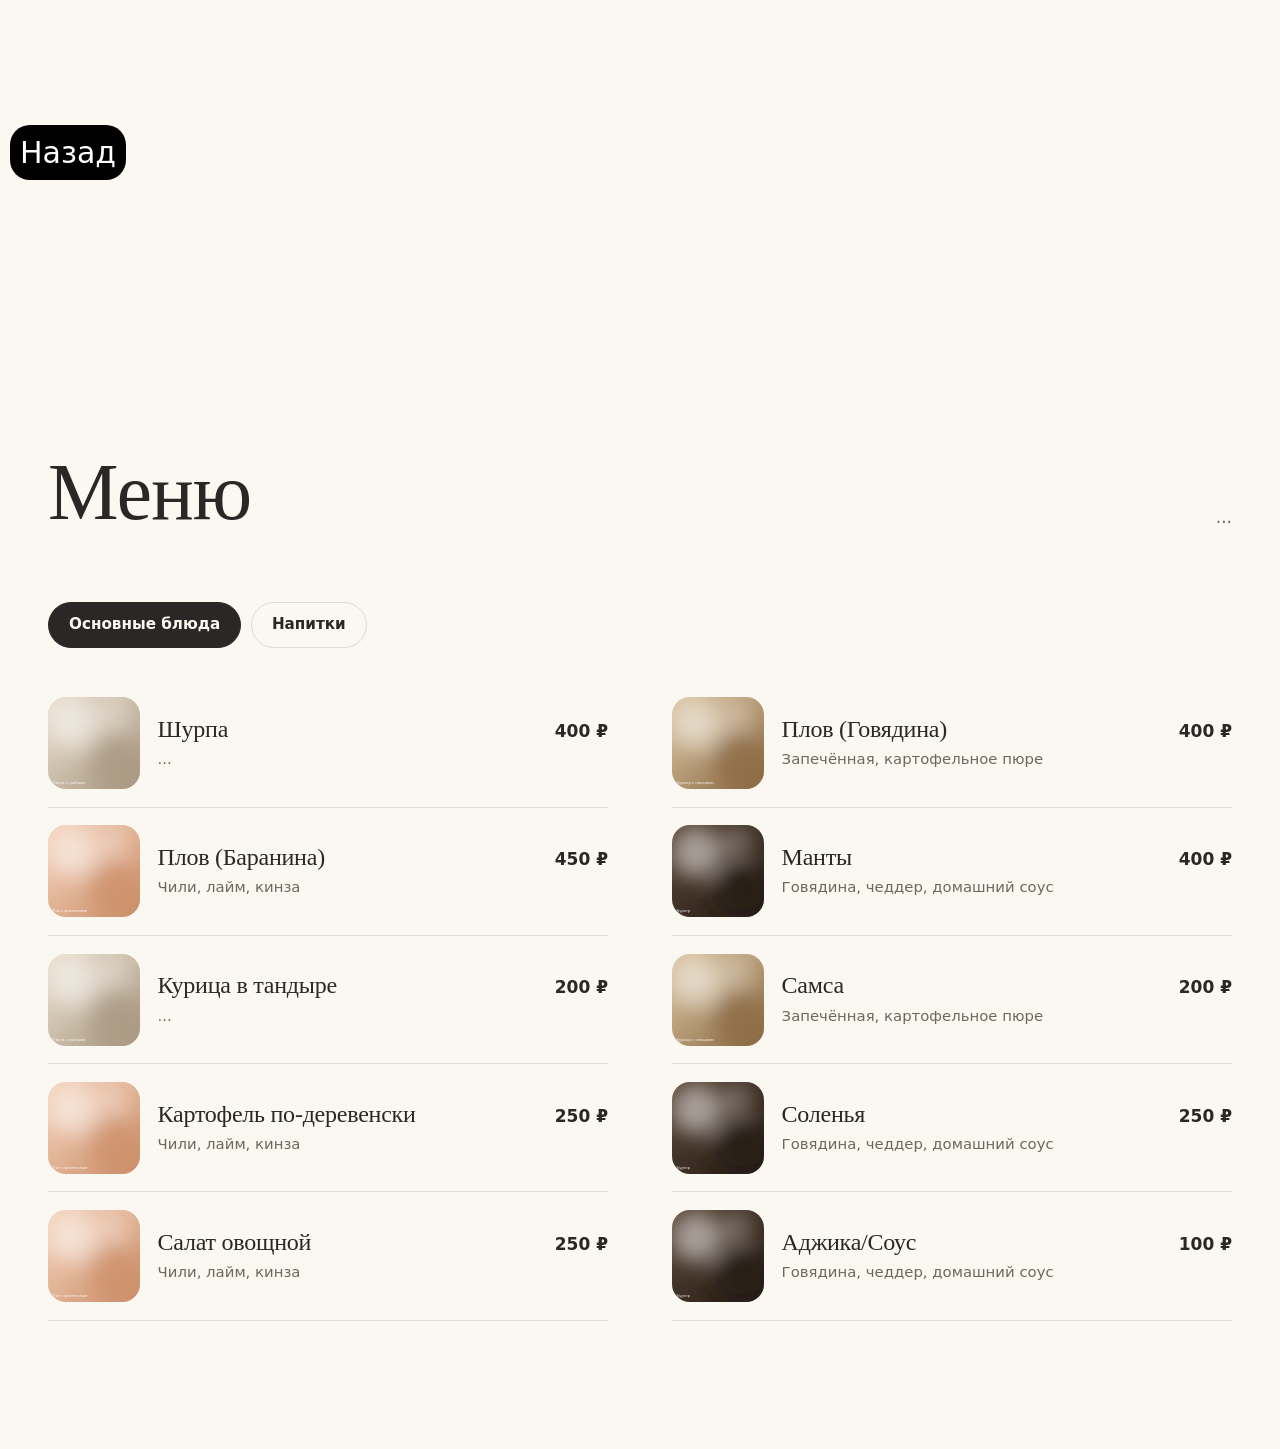
==== menu.html @ 947f1ce1 "Add files via upload" ====
<!DOCTYPE html>
<html lang="en">

<head>
    <meta charset="UTF-8">
    <meta name="viewport" content="width=device-width, initial-scale=1.0">
    <link rel="stylesheet" href="style.css">
    <title>Document</title>
</head>

<body>

    <section class="knopka-nazad">
        <div class="knopka">
            <a href="index.html">Назад</a>
        </div>
    </section>

    <section id="menu" aria-labelledby="menu-t">
        <div class="wrap">
            <div class="sec-head">
                <h2 class="h2" id="menu-t" data-r>Меню</h2>
                <p class="mute" style="max-width:32ch">
                    ...
                </p>
            </div>

            <div class="tabs" role="tablist" aria-label="Категории меню">
                <button class="tab" role="tab" aria-selected="false" data-cat="main">Основные блюда</button>
                <button class="tab" role="tab" aria-selected="false" data-cat="drinks">Напитки</button>
            </div>

            <div class="mlist" id="mlist" role="tabpanel"></div>

            <template data-menu-template="main">
                <article class="mi">
                    <div class="ph"><img src="images/menu-pasta.jpg" width="300" height="300" alt="Паста с грибами"
                            loading="lazy" decoding="async" data-placeholder-tone="latte"
                            data-placeholder-label="Паста с грибами"></div>
                    <div>
                        <div class="top">
                            <h3>Шурпа</h3><span class="price">400 ₽</span>
                        </div>
                        <p>...</p>
                    </div>
                </article>
                <article class="mi">
                    <div class="ph"><img src="images/menu-chicken.jpg" width="300" height="300" alt="Курица с овощами"
                            loading="lazy" decoding="async" data-placeholder-tone="coffee"
                            data-placeholder-label="Курица с овощами"></div>
                    <div>
                        <div class="top">
                            <h3>Плов (Говядина)</h3><span class="price">400 ₽</span>
                        </div>
                        <p>Запечённая, картофельное пюре</p>
                    </div>
                </article>
                <article class="mi">
                    <div class="ph"><img src="images/menu-shrimp-rice.jpg" width="300" height="300"
                            alt="Рис с креветками" loading="lazy" decoding="async" data-placeholder-tone="peach"
                            data-placeholder-label="Рис с креветками"></div>
                    <div>
                        <div class="top">
                            <h3>Плов (Баранина)</h3><span class="price">450 ₽</span>
                        </div>
                        <p>Чили, лайм, кинза</p>
                    </div>
                </article>
                <article class="mi">
                    <div class="ph"><img src="images/menu-burger.jpg" width="300" height="300" alt="Бургер"
                            loading="lazy" decoding="async" data-placeholder-tone="roast"
                            data-placeholder-label="Бургер"></div>
                    <div>
                        <div class="top">
                            <h3>Манты</h3><span class="price">400 ₽</span>
                        </div>
                        <p>Говядина, чеддер, домашний соус</p>
                    </div>
                </article>

                <article class="mi">
                    <div class="ph"><img src="images/menu-pasta.jpg" width="300" height="300" alt="Паста с грибами"
                            loading="lazy" decoding="async" data-placeholder-tone="latte"
                            data-placeholder-label="Паста с грибами"></div>
                    <div>
                        <div class="top">
                            <h3>Курица в тандыре</h3><span class="price">200 ₽</span>
                        </div>
                        <p>...</p>
                    </div>
                </article>
                <article class="mi">
                    <div class="ph"><img src="images/menu-chicken.jpg" width="300" height="300" alt="Курица с овощами"
                            loading="lazy" decoding="async" data-placeholder-tone="coffee"
                            data-placeholder-label="Курица с овощами"></div>
                    <div>
                        <div class="top">
                            <h3>Самса</h3><span class="price">200 ₽</span>
                        </div>
                        <p>Запечённая, картофельное пюре</p>
                    </div>
                </article>
                <article class="mi">
                    <div class="ph"><img src="images/menu-shrimp-rice.jpg" width="300" height="300"
                            alt="Рис с креветками" loading="lazy" decoding="async" data-placeholder-tone="peach"
                            data-placeholder-label="Рис с креветками"></div>
                    <div>
                        <div class="top">
                            <h3>Картофель по-деревенски</h3><span class="price">250 ₽</span>
                        </div>
                        <p>Чили, лайм, кинза</p>
                    </div>
                </article>
                <article class="mi">
                    <div class="ph"><img src="images/menu-burger.jpg" width="300" height="300" alt="Бургер"
                            loading="lazy" decoding="async" data-placeholder-tone="roast"
                            data-placeholder-label="Бургер"></div>
                    <div>
                        <div class="top">
                            <h3>Соленья</h3><span class="price">250 ₽</span>
                        </div>
                        <p>Говядина, чеддер, домашний соус</p>
                    </div>
                </article>

                <article class="mi">
                    <div class="ph"><img src="images/menu-shrimp-rice.jpg" width="300" height="300"
                            alt="Рис с креветками" loading="lazy" decoding="async" data-placeholder-tone="peach"
                            data-placeholder-label="Рис с креветками"></div>
                    <div>
                        <div class="top">
                            <h3>Салат овощной</h3><span class="price">250 ₽</span>
                        </div>
                        <p>Чили, лайм, кинза</p>
                    </div>
                </article>
                <article class="mi">
                    <div class="ph"><img src="images/menu-burger.jpg" width="300" height="300" alt="Бургер"
                            loading="lazy" decoding="async" data-placeholder-tone="roast"
                            data-placeholder-label="Бургер"></div>
                    <div>
                        <div class="top">
                            <h3>Аджика/Соус</h3><span class="price">100 ₽</span>
                        </div>
                        <p>Говядина, чеддер, домашний соус</p>
                    </div>
                </article>
            </template>

            <template data-menu-template="drinks">
                <article class="mi">
                    <div class="ph"><img src="images/menu-lemonade.jpg" width="300" height="300" alt="Лимонад дня"
                            loading="lazy" decoding="async" data-placeholder-tone="olive"
                            data-placeholder-label="Лимонад дня"></div>
                    <div>
                        <div class="top">
                            <h3>Газированные напитки добрый 0,3л/0,5л</h3><span class="price">130/150 ₽</span>
                        </div>
                        <p>Свежие фрукты, мята</p>
                    </div>
                </article>
                <article class="mi">
                    <div class="ph"><img src="images/menu-tea.jpg" width="300" height="300" alt="Чай листовой"
                            loading="lazy" decoding="async" data-placeholder-tone="sage"
                            data-placeholder-label="Чай листовой"></div>
                    <div>
                        <div class="top">
                            <h3>BURN</h3><span class="price">250 ₽</span>
                        </div>
                        <p>Чайник на двоих</p>
                    </div>
                </article>
                <article class="mi">
                    <div class="ph"><img src="images/menu-cocoa.jpg" width="300" height="300" alt="Какао" loading="lazy"
                            decoding="async" data-placeholder-tone="roast" data-placeholder-label="Какао"></div>
                    <div>
                        <div class="top">
                            <h3>Rich спритц красный апельсин 0,33л</h3><span class="price">--- ₽</span>
                        </div>
                        <p>Густое, с маршмеллоу</p>
                    </div>
                </article>
                <article class="mi">
                    <div class="ph"><img src="images/menu-mors.jpg" width="300" height="300" alt="Морс" loading="lazy"
                            decoding="async" data-placeholder-tone="peach" data-placeholder-label="Морс"></div>
                    <div>
                        <div class="top">
                            <h3>Rich TEA</h3><span class="price">--- ₽</span>
                        </div>
                        <p>Клюква или облепиха</p>
                    </div>
                </article>
                <article class="mi">
                    <div class="ph"><img src="images/menu-cocoa.jpg" width="300" height="300" alt="Какао" loading="lazy"
                            decoding="async" data-placeholder-tone="roast" data-placeholder-label="Какао"></div>
                    <div>
                        <div class="top">
                            <h3>Соки и нектары добрый 0,3л</h3><span class="price">150 ₽</span>
                        </div>
                        <p>Густое, с маршмеллоу</p>
                    </div>
                </article>
                <article class="mi">
                    <div class="ph"><img src="images/menu-mors.jpg" width="300" height="300" alt="Морс" loading="lazy"
                            decoding="async" data-placeholder-tone="peach" data-placeholder-label="Морс"></div>
                    <div>
                        <div class="top">
                            <h3>PULPY 0,45л</h3><span class="price">--- ₽</span>
                        </div>
                        <p>Клюква или облепиха</p>
                    </div>
                </article>
            </template>

        </div>
    </section>
    <script src="script.js"></script>
</body>

</html>
---- style.css ----
:root {
  --bg: #fbf8f2;
  --bg2: #f1e9dc;
  --card: #fffdf9;
  --ink: #2a2826;
  --mute: #6d675f;
  --acc: #556238;
  --acc-ink: #ffffff;
  --line: rgba(42, 40, 38, .14);
  --serif: "Cormorant Garamond", "Iowan Old Style", Georgia, "Times New Roman", serif;
  --sans: "Manrope", system-ui, -apple-system, "Segoe UI", Roboto, Arial, sans-serif;
  --r-lg: 28px;
  --r-md: 18px;
  --r-sm: 12px;
  --pad: clamp(1.1rem, 4vw, 3rem);
  --max: 1360px;
}

@media (prefers-color-scheme:dark) {
  :root:not([data-theme="light"]) {
    --bg: #1d1b19;
    --bg2: #262320;
    --card: #24211f;
    --ink: #f1ece3;
    --mute: #a79f93;
    --acc: #a9b77a;
    --acc-ink: #1d1b19;
    --line: rgba(241, 236, 227, .16)
  }
}

:root[data-theme="dark"] {
  --bg: #1d1b19;
  --bg2: #262320;
  --card: #24211f;
  --ink: #f1ece3;
  --mute: #a79f93;
  --acc: #a9b77a;
  --acc-ink: #1d1b19;
  --line: rgba(241, 236, 227, .16)
}

* {
  box-sizing: border-box;
  margin: 0;
  padding: 0
}

html {
  scroll-behavior: smooth;
  scroll-padding-top: 76px;
  -webkit-text-size-adjust: 100%
}

html,
body {
  height: auto
}

body {
  background: var(--bg);
  color: var(--ink);
  font: 400 1.0625rem/1.65 var(--sans);
  overflow-x: hidden;
  -webkit-font-smoothing: antialiased
}

img,
video {
  display: block;
  max-width: 100%
}

a {
  color: inherit;
  text-decoration: none
}

button {
  font: inherit;
  color: inherit;
  background: none;
  border: 0;
  cursor: pointer
}

:focus-visible {
  outline: 2px solid var(--acc);
  outline-offset: 3px;
  border-radius: 6px
}

.wrap {
  width: 100%;
  max-width: var(--max);
  margin-inline: auto;
  padding-inline: var(--pad)
}

section {
  padding-block: clamp(4.5rem, 10vw, 9rem)
}

h1,
h2,
h3 {
  font-family: var(--serif);
  font-weight: 500;
  letter-spacing: -.01em
}

.h2 {
  font-size: clamp(2.5rem, 6.2vw, 5rem);
  line-height: .98;
  text-wrap: balance
}

.lead {
  font-family: var(--serif);
  font-size: clamp(1.5rem, 2.6vw, 2.25rem);
  line-height: 1.22;
  text-wrap: pretty
}

.mute {
  color: var(--mute)
}

.sr {
  position: absolute;
  width: 1px;
  height: 1px;
  overflow: hidden;
  clip: rect(0 0 0 0)
}

/* buttons */
.btn {
  display: inline-flex;
  align-items: center;
  justify-content: center;
  gap: .5rem;
  min-height: 52px;
  padding: 0 1.6rem;
  border-radius: 999px;
  font-weight: 600;
  font-size: .98rem;
  transition: transform .25s, background .25s, color .25s, border-color .25s
}

.btn-fill {
  background: var(--acc);
  color: var(--acc-ink)
}

.btn-fill:hover {
  transform: translateY(-2px)
}

.btn-line {
  border: 1.5px solid currentColor
}

.btn-line:hover {
  background: var(--ink);
  color: var(--bg);
  border-color: var(--ink)
}

.btn-light {
  background: #fff;
  color: #2a2826
}

.btn-ghost {
  border: 1.5px solid rgba(255, 255, 255, .7);
  color: #fff
}

.btn-ghost:hover {
  background: rgba(255, 255, 255, .16)
}

.btn-light:hover {
  transform: translateY(-2px)
}

/* header */
.hdr {
  position: fixed;
  inset: 0 0 auto 0;
  z-index: 50;
  padding-top: env(safe-area-inset-top, 0px);
  color: #fff;
  transition: background .35s, color .35s, box-shadow .35s
}

.hdr.solid {
  background: color-mix(in srgb, var(--bg) 88%, transparent);
  backdrop-filter: blur(14px);
  -webkit-backdrop-filter: blur(14px);
  color: var(--ink);
  box-shadow: 0 1px 0 var(--line)
}

.hdr .in {
  display: flex;
  align-items: center;
  justify-content: space-between;
  height: 68px
}

.logo {
  font-family: var(--serif);
  font-size: 1.7rem;
  font-weight: 600;
  letter-spacing: -.01em
}

.nav {
  display: flex;
  gap: 2rem;
  font-size: .95rem;
  font-weight: 500
}

.nav a {
  position: relative;
  padding: .4rem 0;
  opacity: .92
}

.nav a::after {
  content: "";
  position: absolute;
  left: 0;
  right: 0;
  bottom: 0;
  height: 1.5px;
  background: currentColor;
  transform: scaleX(0);
  transform-origin: left;
  transition: transform .3s
}

.nav a:hover::after,
.nav a.on::after {
  transform: scaleX(1)
}

.hdr .btn {
  min-height: 44px;
  padding: 0 1.2rem;
  font-size: .9rem
}

.hdr:not(.solid) .btn-fill {
  background: #fff;
  color: #2a2826
}

.burger {
  display: none;
  width: 48px;
  height: 48px;
  border-radius: 50%;
  place-items: center
}

.burger span {
  display: block;
  width: 22px;
  height: 1.5px;
  background: currentColor;
  position: relative;
  transition: .3s
}

.burger span::before,
.burger span::after {
  content: "";
  position: absolute;
  left: 0;
  width: 22px;
  height: 1.5px;
  background: currentColor;
  transition: .3s
}

.burger span::before {
  top: -7px
}

.burger span::after {
  top: 7px
}

.menu-open .burger span {
  background: transparent
}

.menu-open .burger span::before {
  top: 0;
  transform: rotate(45deg)
}

.menu-open .burger span::after {
  top: 0;
  transform: rotate(-45deg)
}

.panel {
  position: fixed;
  inset: 0;
  z-index: 40;
  background: var(--bg);
  color: var(--ink);
  padding: calc(90px + env(safe-area-inset-top, 0px)) var(--pad) calc(2rem + env(safe-area-inset-bottom, 0px));
  display: flex;
  flex-direction: column;
  justify-content: space-between;
  transform: translateY(-100%);
  visibility: hidden;
  transition: transform .5s cubic-bezier(.7, 0, .2, 1), visibility 0s .5s
}

.menu-open .panel {
  transform: none;
  visibility: visible;
  transition: transform .5s cubic-bezier(.7, 0, .2, 1)
}

.menu-open .hdr {
  background: transparent;
  color: var(--ink);
  box-shadow: none;
  backdrop-filter: none
}

.panel nav {
  display: flex;
  flex-direction: column
}

.panel nav a {
  font-family: var(--serif);
  font-size: clamp(2.4rem, 11vw, 3.4rem);
  line-height: 1.15;
  padding: .35rem 0;
  border-bottom: 1px solid var(--line)
}

.panel .btn {
  width: 100%
}

@media(max-width:940px) {

  .nav,
  .hdr .btn {
    display: none
  }

  .burger {
    display: grid
  }
}

/* hero */
.hero {
  position: relative;
  height: 100vh;
  height: 100svh;
  min-height: 560px;
  padding: 0;
  color: #fff;
  overflow: hidden;
  background: #3a2f27
}

.hero-media,
.hero video {
  position: absolute;
  inset: 0;
  width: 100%;
  height: 100%;
  object-fit: cover
}

.hero-fb {
  background:
    radial-gradient(60% 50% at 25% 30%, #d9b98a 0, transparent 70%),
    radial-gradient(50% 55% at 78% 65%, #8b9a5b 0, transparent 70%),
    radial-gradient(45% 40% at 60% 15%, #f0cdb5 0, transparent 70%), #4a3a2c;
  background-size: 140% 140%;
  animation: drift 22s ease-in-out infinite alternate
}

@keyframes drift {
  from {
    background-position: 0% 30%
  }

  to {
    background-position: 100% 70%
  }
}

.hero::after {
  content: "";
  position: absolute;
  inset: 0;
  background: linear-gradient(180deg, rgba(20, 15, 10, .35) 0, rgba(20, 15, 10, 0) 30%, rgba(20, 15, 10, .15) 55%, rgba(20, 15, 10, .72) 100%)
}

.hero-c {
  position: absolute;
  z-index: 2;
  left: 0;
  right: 0;
  bottom: 0;
  padding-bottom: calc(clamp(2rem, 6vh, 4rem) + env(safe-area-inset-bottom, 0px))
}

.hero h1 {
  font-size: clamp(3.6rem, 13.5vw, 11.5rem);
  line-height: .86;
  font-weight: 500;
  letter-spacing: -.03em;
  max-width: 12ch;
  text-wrap: balance
}

.hero p {
  font-family: var(--serif);
  font-size: clamp(1.35rem, 2.6vw, 2.1rem);
  margin: 1.1rem 0 1.8rem;
  max-width: 26ch;
  line-height: 1.15;
  opacity: .94
}

.hero .cta {
  display: flex;
  gap: .8rem;
  flex-wrap: wrap
}

.hero .cue {
  position: absolute;
  z-index: 2;
  right: var(--pad);
  bottom: calc(clamp(2rem, 6vh, 4rem) + env(safe-area-inset-bottom, 0px));
  width: 1.5px;
  height: 64px;
  background: linear-gradient(#fff, transparent);
  opacity: .8
}

.rise {
  opacity: 0;
  transform: translateY(28px);
  animation: rise 1.1s cubic-bezier(.2, .7, .2, 1) forwards
}

.rise:nth-child(2) {
  animation-delay: .18s
}

.rise:nth-child(3) {
  animation-delay: .34s
}

@keyframes rise {
  to {
    opacity: 1;
    transform: none
  }
}

@media(max-width:600px) {
  .hero .cue {
    display: none
  }

  .hero .cta .btn {
    flex: 1 1 100%
  }
}

/* images */
.ph {
  position: relative;
  overflow: hidden;
  border-radius: var(--r-lg);
  background: var(--bg2)
}

.ph img {
  width: 100%;
  height: 100%;
  object-fit: cover;
  transition: transform 1.2s cubic-bezier(.2, .7, .2, 1)
}

.ph:hover img {
  transform: scale(1.05)
}

[data-r] {
  transition: opacity .9s ease, transform .9s cubic-bezier(.2, .7, .2, 1)
}

.js [data-r] {
  opacity: 0;
  transform: translateY(22px)
}

.js [data-r].in {
  opacity: 1;
  transform: none
}

/* about */
.about {
  display: grid;
  grid-template-columns: 1.05fr .95fr;
  gap: clamp(2rem, 6vw, 6rem);
  align-items: center
}

.about .txt>*+* {
  margin-top: 1.6rem
}

.about .lead {
  margin-top: 1.4rem
}

.about-img {
  position: relative;
  padding-bottom: 12%
}

.about-img .a {
  aspect-ratio: 4/5
}

.about-img .b {
  position: absolute;
  width: 46%;
  aspect-ratio: 1;
  left: -9%;
  bottom: 0;
  border: 8px solid var(--bg);
  border-radius: var(--r-lg)
}

.facts {
  display: grid;
  grid-template-columns: repeat(3, 1fr);
  gap: 1.4rem;
  margin-top: clamp(3rem, 7vw, 5.5rem);
  padding-top: 2rem;
  border-top: 1px solid var(--line)
}

.facts dt {
  font-family: var(--serif);
  font-size: clamp(1.6rem, 3vw, 2.4rem);
  line-height: 1.05
}

.facts dd {
  color: var(--mute);
  font-size: .95rem;
  margin-top: .4rem
}

@media(max-width:860px) {
  .about {
    grid-template-columns: 1fr
  }

  .about-img {
    order: -1;
    margin-inline: auto;
    width: min(100%, 520px)
  }

  .about-img .b {
    left: -3%
  }

  .facts {
    grid-template-columns: 1fr;
    gap: 1.6rem
  }
}

/* atmosphere */
.atmo {
  background: var(--bg2)
}

.atmo-grid {
  display: grid;
  grid-template-columns: repeat(12, 1fr);
  grid-auto-rows: clamp(150px, 19vw, 270px);
  gap: clamp(.7rem, 1.6vw, 1.3rem);
  margin-top: clamp(2rem, 5vw, 4rem)
}

.atmo-grid .ph {
  border-radius: var(--r-lg)
}

.g1 {
  grid-column: 1/8;
  grid-row: 1/3
}

.g2 {
  grid-column: 8/13;
  grid-row: 1/2
}

.g3 {
  grid-column: 8/11;
  grid-row: 2/4
}

.g4 {
  grid-column: 11/13;
  grid-row: 2/3
}

.g5 {
  grid-column: 1/5;
  grid-row: 3/4
}

.g6 {
  grid-column: 5/8;
  grid-row: 3/4
}

.atmo-head {
  display: flex;
  justify-content: space-between;
  align-items: end;
  gap: 2rem;
  flex-wrap: wrap
}

.atmo-head p {
  max-width: 34ch
}

@media(max-width:760px) {
  .atmo-grid {
    grid-template-columns: repeat(2, 1fr);
    grid-auto-rows: 44vw
  }

  .g1 {
    grid-column: 1/3;
    grid-row: auto/span 2
  }

  .g2,
  .g3,
  .g4,
  .g5,
  .g6 {
    grid-column: auto;
    grid-row: auto
  }

  .g3 {
    grid-row: auto/span 2
  }
}

/* head row */
.sec-head {
  display: flex;
  justify-content: space-between;
  align-items: end;
  gap: 1.5rem;
  flex-wrap: wrap;
  margin-bottom: clamp(2rem, 5vw, 3.6rem)
}

/* popular */
.pop {
  display: grid;
  grid-template-columns: repeat(4, 1fr);
  gap: clamp(.9rem, 2vw, 1.6rem);
  align-items: start
}

.pop article:nth-child(even) {
  margin-top: clamp(1.5rem, 4vw, 3.5rem)
}

.pop .ph {
  aspect-ratio: 4/5
}

.pop h3 {
  font-size: 1.7rem;
  margin-top: 1rem;
  line-height: 1.1
}

.pop p {
  color: var(--mute);
  font-size: .95rem;
  margin-top: .25rem
}

.pop .price {
  font-weight: 700;
  margin-top: .5rem;
  font-size: 1rem
}

@media(max-width:900px) {
  .pop {
    grid-template-columns: repeat(2, 1fr)
  }
}

/* team */
.team {
  background: var(--bg2)
}

.team-row {
  display: grid;
  grid-template-columns: repeat(4, 1fr);
  gap: clamp(.9rem, 2vw, 1.6rem);
  align-items: start
}

.team-row article:nth-child(2) {
  margin-top: 3rem
}

.team-row article:nth-child(3) {
  margin-top: 1.2rem
}

.team-row article:nth-child(4) {
  margin-top: 4rem
}

.team .ph {
  aspect-ratio: 3/4
}

.team h3 {
  font-size: 1.6rem;
  margin-top: .9rem;
  line-height: 1.1
}

.team p {
  color: var(--mute);
  font-size: .92rem
}

@media(max-width:860px) {
  .team-row {
    display: flex;
    overflow-x: auto;
    scroll-snap-type: x mandatory;
    gap: 1rem;
    margin-inline: calc(var(--pad)*-1);
    padding-inline: var(--pad);
    scrollbar-width: none
  }

  .team-row::-webkit-scrollbar {
    display: none
  }

  .team-row article {
    flex: 0 0 72%;
    scroll-snap-align: start;
    margin-top: 0 !important
  }
}

/* menu */
.tabs {
  position: sticky;
  top: calc(68px + env(safe-area-inset-top, 0px));
  z-index: 10;
  display: flex;
  gap: .6rem;
  overflow-x: auto;
  padding: .8rem var(--pad);
  margin-inline: calc(var(--pad)*-1);
  background: color-mix(in srgb, var(--bg) 92%, transparent);
  backdrop-filter: blur(10px);
  -webkit-backdrop-filter: blur(10px);
  scrollbar-width: none
}

.tabs::-webkit-scrollbar {
  display: none
}

.tab {
  flex: none;
  min-height: 46px;
  padding: 0 1.25rem;
  border-radius: 999px;
  border: 1.5px solid var(--line);
  font-weight: 600;
  font-size: .95rem;
  transition: .25s
}

.tab[aria-selected="true"] {
  background: var(--ink);
  color: var(--bg);
  border-color: var(--ink)
}

.mlist {
  display: grid;
  grid-template-columns: 1fr 1fr;
  gap: 0 clamp(2rem, 5vw, 5rem);
  margin-top: 1.2rem
}

.mi {
  display: grid;
  grid-template-columns: 92px 1fr;
  gap: 1.1rem;
  align-items: center;
  padding: 1.1rem 0;
  border-bottom: 1px solid var(--line)
}

.mi .ph {
  width: 92px;
  height: 92px;
  border-radius: var(--r-md)
}

.mi .top {
  display: flex;
  justify-content: space-between;
  gap: 1rem;
  align-items: baseline
}

.mi h3 {
  font-size: 1.5rem;
  line-height: 1.1
}

.mi .price {
  font-weight: 700;
  white-space: nowrap
}

.mi p {
  color: var(--mute);
  font-size: .93rem;
  line-height: 1.5;
  margin-top: .2rem
}

.fade {
  animation: fadein .5s ease
}

@keyframes fadein {
  from {
    opacity: 0;
    transform: translateY(10px)
  }

  to {
    opacity: 1;
    transform: none
  }
}

@media(max-width:860px) {
  .mlist {
    grid-template-columns: 1fr
  }

  .mi {
    grid-template-columns: 76px 1fr
  }

  .mi .ph {
    width: 76px;
    height: 76px
  }
}

/* gallery */
.gal {
  columns: 4;
  column-gap: clamp(.6rem, 1.4vw, 1.1rem)
}

.gal button {
  display: block;
  width: 100%;
  margin-bottom: clamp(.6rem, 1.4vw, 1.1rem);
  break-inside: avoid;
  border-radius: var(--r-md);
  overflow: hidden;
  position: relative
}

.gal img {
  width: 100%;
  height: auto;
  transition: transform 1s cubic-bezier(.2, .7, .2, 1), filter .5s
}

.gal button:hover img {
  transform: scale(1.05)
}

.gal button::after {
  content: "";
  position: absolute;
  inset: 0;
  background: rgba(20, 15, 10, .0);
  transition: .4s
}

.gal button:hover::after {
  background: rgba(20, 15, 10, .14)
}

@media(max-width:1000px) {
  .gal {
    columns: 3
  }
}

@media(max-width:640px) {
  .gal {
    columns: 2
  }
}

/* videos */
.vgrid {
  display: grid;
  grid-template-columns: repeat(12, 1fr);
  gap: clamp(.8rem, 1.6vw, 1.3rem)
}

.vc {
  position: relative;
  border-radius: var(--r-lg);
  overflow: hidden;
  color: #fff;
  text-align: left;
  min-height: 220px
}

.vc .ph {
  position: absolute;
  inset: 0;
  border-radius: 0
}

.vc::after {
  content: "";
  position: absolute;
  inset: 0;
  background: linear-gradient(180deg, transparent 45%, rgba(20, 15, 10, .7))
}

.vc .meta {
  position: absolute;
  z-index: 2;
  left: 1.3rem;
  right: 1.3rem;
  bottom: 1.2rem
}

.vc h3 {
  font-size: clamp(1.5rem, 2.4vw, 2.2rem);
  line-height: 1.05
}

.vc small {
  font-size: .85rem;
  opacity: .85
}

.play {
  position: absolute;
  z-index: 2;
  top: 1.2rem;
  right: 1.2rem;
  width: 56px;
  height: 56px;
  border-radius: 50%;
  background: rgba(255, 255, 255, .9);
  display: grid;
  place-items: center;
  transition: transform .3s
}

.play::before {
  content: "";
  margin-left: 4px;
  border-left: 15px solid #2a2826;
  border-block: 9px solid transparent
}

.vc:hover .play {
  transform: scale(1.1)
}

.v-wide {
  grid-column: span 8;
  aspect-ratio: 16/9
}

.v-mid {
  grid-column: span 6;
  aspect-ratio: 16/9
}

.v-wide {
  grid-column: span 2
}

@media(max-width:860px) {

  .v-wide,
  .v-mid {
    grid-column: span 12
  }

  .vc .meta {
    left: 1rem;
    right: 1rem
  }
}

.rating-section {
  max-width: 1100px;
  margin: 100px auto;
  padding: 0 20px;
}

.reviews-header {
  text-align: center;
  margin-bottom: 45px;
}

.reviews-label {
  display: inline-block;
  margin-bottom: 12px;
  font-size: 12px;
  font-weight: 700;
  letter-spacing: 3px;
  color: #a17c45;
}

.reviews-header h2 {
  margin: 0;
  font-size: 38px;
  font-weight: 600;
}

.reviews-header p {
  margin-top: 12px;
  color: #777;
  font-size: 16px;
}

.reviews-grid {
  display: grid;
  grid-template-columns: repeat(3, 1fr);
  gap: 22px;
}

.review {
  padding: 28px;
  background: #fff;
  border: 1px solid #eee;
  border-radius: 20px;
  box-shadow: 0 10px 30px rgba(0, 0, 0, 0.05);
  transition: transform 0.3s ease, box-shadow 0.3s ease;
}

.review:hover {
  transform: translateY(-6px);
  box-shadow: 0 18px 40px rgba(0, 0, 0, 0.09);
}

.review-top {
  display: flex;
  align-items: center;
  gap: 12px;
}

.avatar {
  width: 48px;
  height: 48px;
  display: flex;
  align-items: center;
  justify-content: center;
  border-radius: 50%;
  background: #f0e7da;
  color: #8a6538;
  font-size: 18px;
  font-weight: 600;
}

.review-info {
  flex: 1;
}

.review-info h3 {
  margin: 0;
  font-size: 16px;
}

.review-info span {
  display: block;
  margin-top: 3px;
  font-size: 12px;
  color: #999;
}

.rating {
  color: #d4a24c;
  font-size: 14px;
  letter-spacing: 2px;
}

.text-otziv {
  margin: 22px 0;
  color: #555;
  font-size: 15px;
  line-height: 1.7;
}

.review-date {
  font-size: 12px;
  color: #aaa;
}

/* Адаптация для телефона */
@media (max-width: 800px) {
  .reviews-grid {
    grid-template-columns: 1fr;
  }

  .reviews-header h2 {
    font-size: 30px;
  }
}

/* booking */
.book {
  background: var(--acc);
  color: var(--acc-ink)
}

.book-in {
  display: grid;
  grid-template-columns: 1fr 1fr;
  gap: clamp(2rem, 6vw, 6rem);
  align-items: center
}

.book p {
  opacity: .88;
  max-width: 36ch;
  margin-top: 1rem
}

.form {
  display: grid;
  grid-template-columns: 1fr 1fr;
  gap: .8rem
}

.form label {
  display: grid;
  gap: .35rem;
  font-size: .85rem;
  font-weight: 600
}

.form .full {
  grid-column: 1/-1
}

.form input,
.form select {
  width: 100%;
  min-height: 52px;
  padding: 0 1rem;
  border-radius: var(--r-sm);
  border: 1.5px solid rgba(255, 255, 255, .35);
  background: rgba(255, 255, 255, .12);
  color: inherit;
  font: inherit;
  color-scheme: dark
}

.form input::placeholder {
  color: rgba(255, 255, 255, .65)
}

.form option {
  color: #222
}

.form .btn {
  background: #fff;
  color: #2a2826;
  margin-top: .4rem
}

.note {
  grid-column: 1/-1;
  font-size: .9rem;
  min-height: 1.4em
}

@media(max-width:860px) {
  .book-in {
    grid-template-columns: 1fr
  }
}

@media(max-width:480px) {
  .form {
    grid-template-columns: 1fr
  }
}

/* contacts */
.cont {
  display: grid;
  grid-template-columns: .9fr 1.1fr;
  gap: clamp(2rem, 6vw, 6rem)
}

.cont dl {
  margin-top: 2rem;
  display: grid;
  gap: 1.4rem
}

.cont dt {
  font-size: .85rem;
  color: var(--mute);
  font-weight: 600
}

.cont dd {
  font-family: var(--serif);
  font-size: clamp(1.5rem, 2.4vw, 2rem);
  line-height: 1.2
}

.cont dd a {
  border-bottom: 1px solid var(--line)
}

.hrs {
  display: grid;
  grid-template-columns: auto 1fr;
  gap: .2rem 1.4rem;
  font-family: var(--sans);
  font-size: 1rem
}

.map {
  position: relative;
  min-height: 380px;
  border-radius: var(--r-lg);
  overflow: hidden;
  background: var(--bg2)
}

.map svg {
  position: absolute;
  inset: 0;
  width: 100%;
  height: 100%
}

.map .route {
  position: absolute;
  left: 1rem;
  right: 1rem;
  bottom: 1rem;
  display: flex;
  justify-content: space-between;
  align-items: center;
  gap: 1rem;
  background: var(--card);
  padding: .9rem 1rem .9rem 1.3rem;
  border-radius: var(--r-md);
  box-shadow: 0 8px 30px rgba(0, 0, 0, .1)
}

.map .route b {
  display: block;
  font-size: .95rem
}

.map .route .btn {
  min-height: 46px;
  flex: none
}

.soc {
  display: flex;
  gap: .6rem;
  flex-wrap: wrap
}

.soc a {
  padding: .55rem 1.1rem;
  border: 1.5px solid var(--line);
  border-radius: 999px;
  font-weight: 600;
  font-size: .92rem;
  transition: .25s
}

.soc a:hover {
  background: var(--ink);
  color: var(--bg)
}

@media(max-width:860px) {
  .cont {
    grid-template-columns: 1fr
  }

  .map {
    min-height: 340px
  }

  .map .route {
    flex-direction: column;
    align-items: stretch
  }
}

/* footer */
footer {
  background: var(--bg2);
  padding: clamp(3rem, 7vw, 6rem) 0 calc(1.5rem + env(safe-area-inset-bottom, 0px))
}

.f-top {
  display: grid;
  grid-template-columns: 1.4fr 1fr 1fr 1fr;
  gap: 2rem
}

.f-top h4 {
  font-size: .85rem;
  color: var(--mute);
  font-weight: 600;
  margin-bottom: .8rem
}

.f-top ul {
  list-style: none;
  display: grid;
  gap: .4rem
}

.f-top a:hover {
  text-decoration: underline
}

.f-big {
  font-family: var(--serif);
  font-weight: 500;
  letter-spacing: -.03em;
  line-height: .85;
  font-size: clamp(4rem, 19vw, 17rem);
  margin: clamp(2rem, 6vw, 4.5rem) 0 1rem;
  white-space: nowrap;
  overflow: hidden;
  opacity: .92
}

.f-bot {
  display: flex;
  justify-content: space-between;
  gap: 1rem;
  flex-wrap: wrap;
  color: var(--mute);
  font-size: .88rem;
  border-top: 1px solid var(--line);
  padding-top: 1.2rem
}

@media(max-width:860px) {
  .f-top {
    grid-template-columns: 1fr 1fr
  }

  .f-top>:first-child {
    grid-column: 1/-1
  }
}

/* lightbox / video modal */
.lb {
  position: fixed;
  inset: 0;
  z-index: 100;
  background: rgba(18, 14, 10, .94);
  display: none;
  align-items: center;
  justify-content: center;
  padding: calc(64px + env(safe-area-inset-top, 0px)) 1rem calc(64px + env(safe-area-inset-bottom, 0px))
}

.lb.open {
  display: flex;
  animation: fadein .3s
}

.lb figure {
  max-width: min(1200px, 100%);
  max-height: 100%;
  display: grid;
  gap: .8rem;
  justify-items: center
}

.lb img,
.lb video {
  max-height: calc(100svh - 190px);
  max-width: 100%;
  width: auto;
  height: auto;
  border-radius: var(--r-md);
  object-fit: contain
}

.lb figcaption {
  color: #e9e2d6;
  font-size: .95rem;
  text-align: center
}

.lb .x,
.lb .pv,
.lb .nx {
  position: absolute;
  width: 52px;
  height: 52px;
  border-radius: 50%;
  background: rgba(255, 255, 255, .14);
  color: #fff;
  font-size: 1.5rem;
  display: grid;
  place-items: center;
  transition: background .25s
}

.lb .x:hover,
.lb .pv:hover,
.lb .nx:hover {
  background: rgba(255, 255, 255, .28)
}

.lb .x {
  top: calc(.8rem + env(safe-area-inset-top, 0px));
  right: .8rem
}

.lb .pv {
  left: .8rem;
  top: 50%;
  translate: 0 -50%
}

.lb .nx {
  right: .8rem;
  top: 50%;
  translate: 0 -50%
}

.lb .empty {
  color: #fff;
  padding: 2rem;
  text-align: center;
  max-width: 32ch;
  font-family: var(--serif);
  font-size: 1.6rem
}

@media(max-width:640px) {

  .lb .pv,
  .lb .nx {
    top: auto;
    bottom: calc(.8rem + env(safe-area-inset-bottom, 0px));
    translate: none
  }
}

@media(prefers-reduced-motion:reduce) {
  html {
    scroll-behavior: auto
  }

  *,
  *::before,
  *::after {
    animation-duration: .01ms !important;
    animation-iteration-count: 1 !important;
    transition-duration: .01ms !important
  }

  .js [data-r],
  .rise {
    opacity: 1;
    transform: none
  }
}

/*menu.html*/

.knopka {
  font-size: 20px;
  margin: 10px;
  position: relative;
  top: -10px;
}

.knopka a {
  font-size: 30px;
  color: white;
  background-color: black;
  border-radius: 20px;
  padding: 10px;
  margin: 0 auto;
}
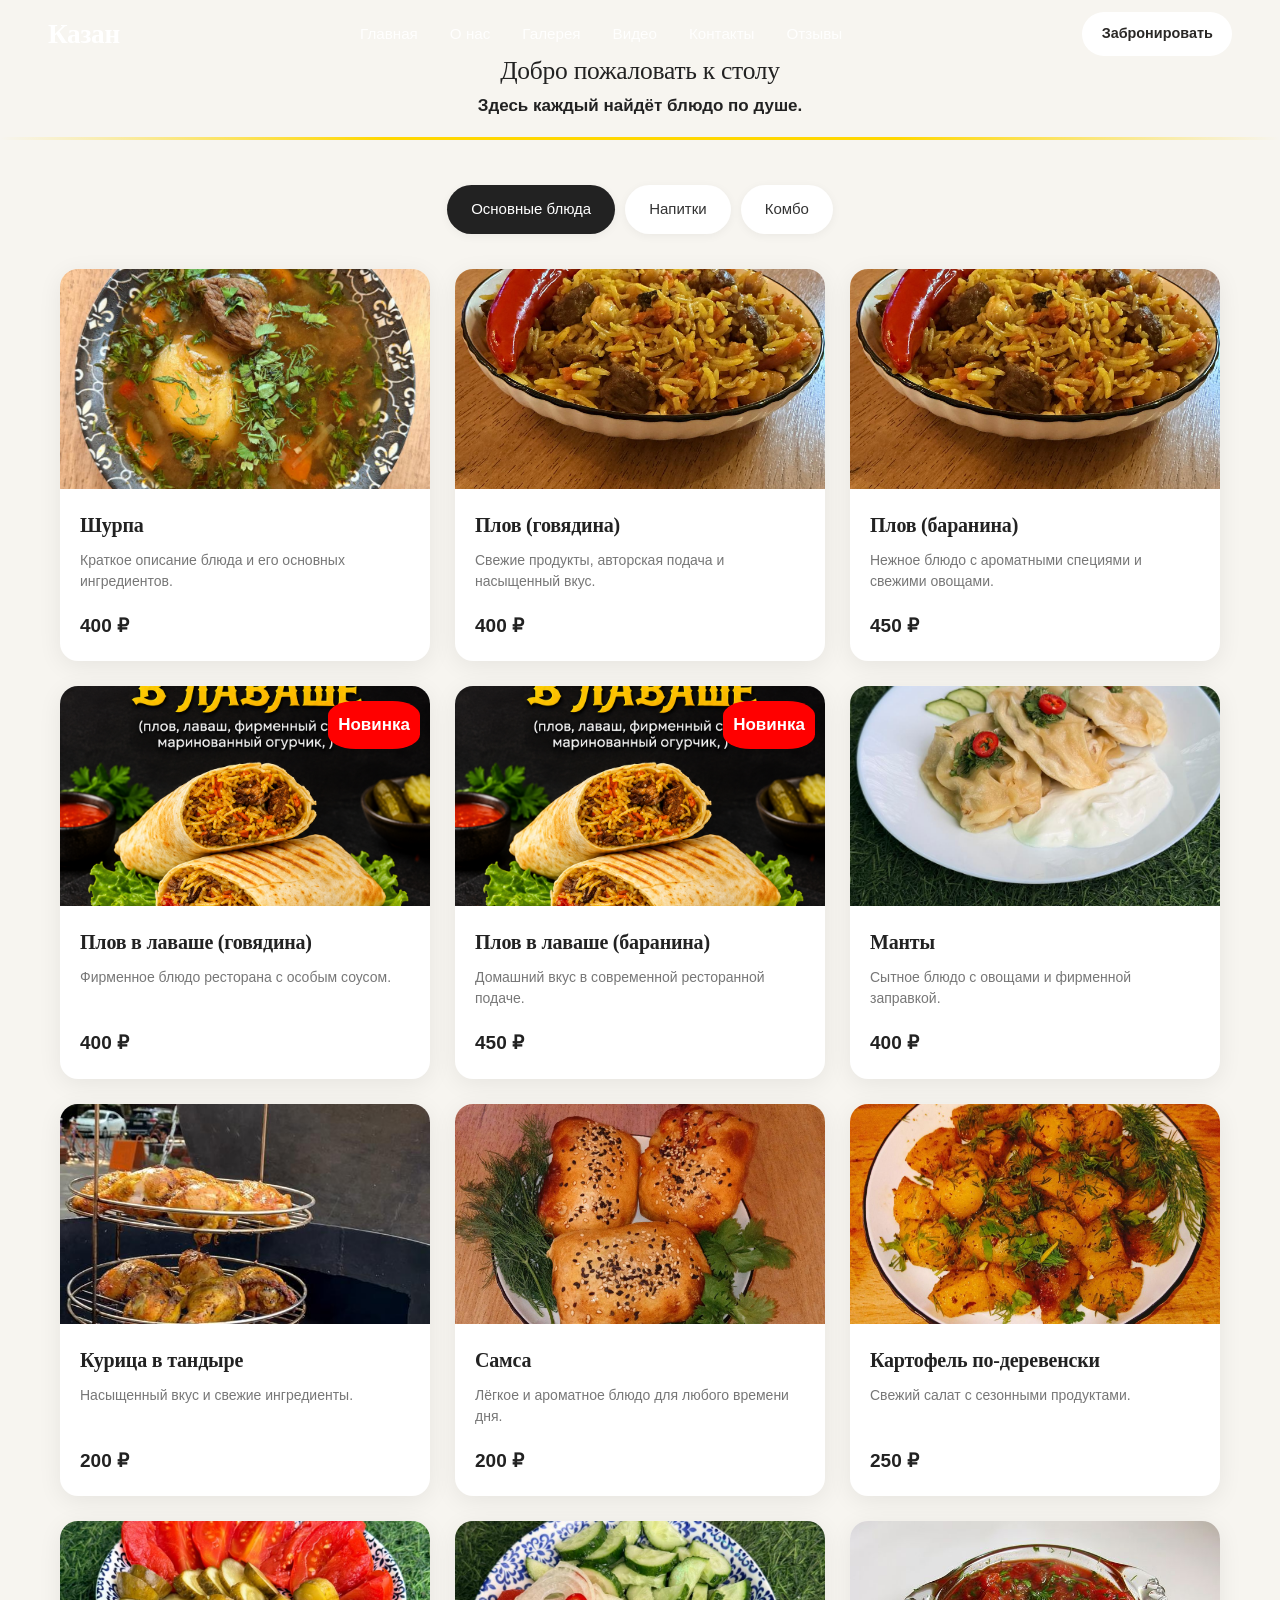
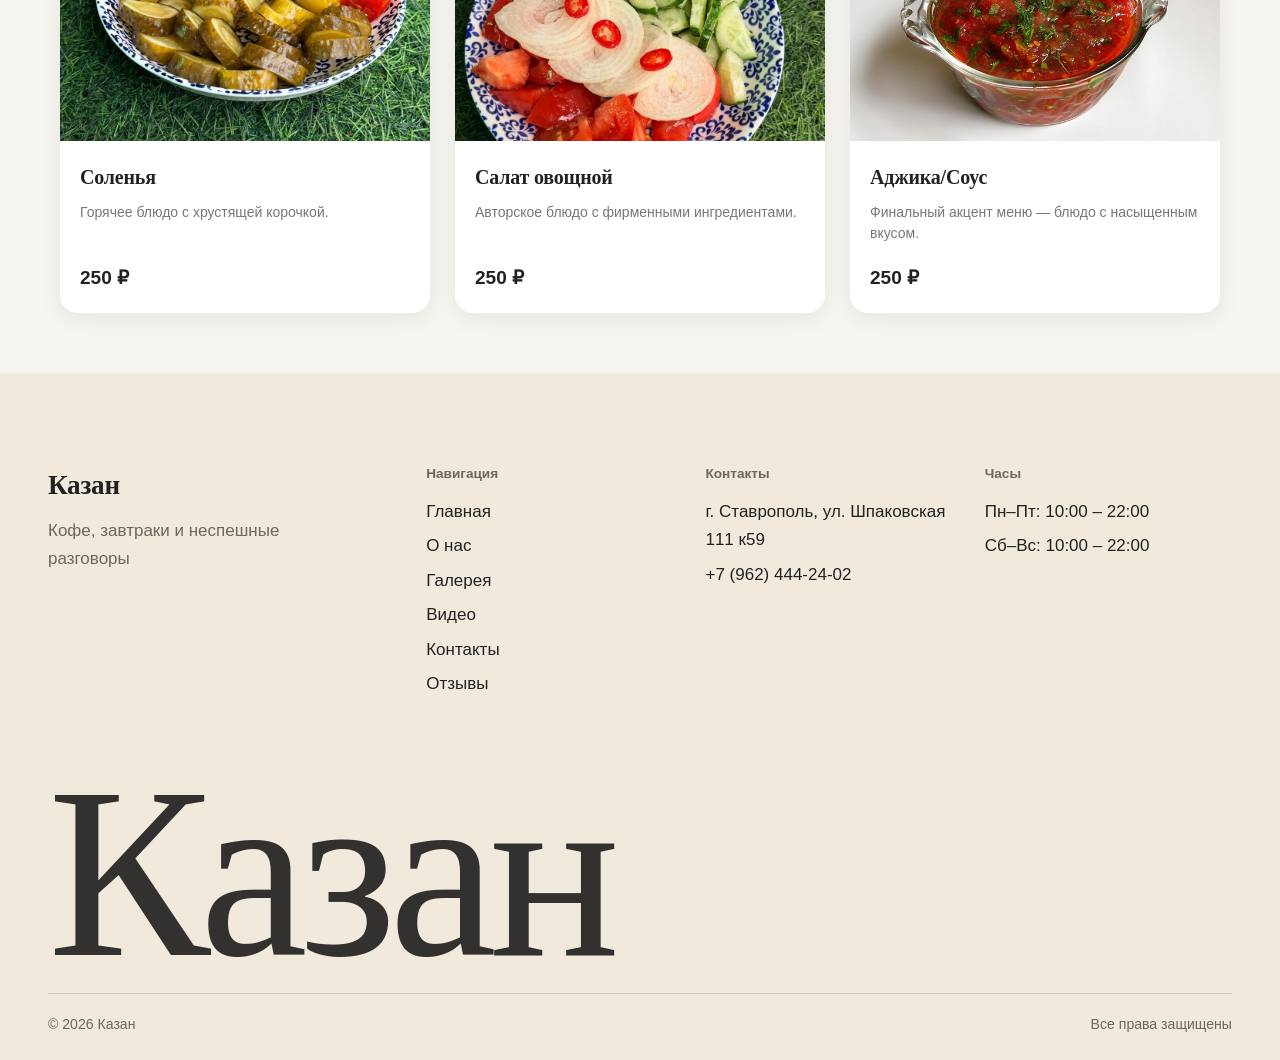
==== commit 25fcb61b: "Add files via upload" ====
--- a/menu.html
+++ b/menu.html
@@ -1,220 +1,622 @@
 <!DOCTYPE html>
-<html lang="en">
-
+<html lang="ru">
 <head>
-    <meta charset="UTF-8">
-    <meta name="viewport" content="width=device-width, initial-scale=1.0">
-    <link rel="stylesheet" href="style.css">
-    <title>Document</title>
+  <meta charset="UTF-8">
+  <meta name="viewport" content="width=device-width, initial-scale=1.0">
+
+  <title>Меню</title>
+
+  <link rel="stylesheet" href="style.css">
 </head>
 
 <body>
 
-    <section class="knopka-nazad">
-        <div class="knopka">
-            <a href="index.html">Назад</a>
-        </div>
-    </section>
-
-    <section id="menu" aria-labelledby="menu-t">
-        <div class="wrap">
-            <div class="sec-head">
-                <h2 class="h2" id="menu-t" data-r>Меню</h2>
-                <p class="mute" style="max-width:32ch">
-                    ...
-                </p>
-            </div>
-
-            <div class="tabs" role="tablist" aria-label="Категории меню">
-                <button class="tab" role="tab" aria-selected="false" data-cat="main">Основные блюда</button>
-                <button class="tab" role="tab" aria-selected="false" data-cat="drinks">Напитки</button>
-            </div>
-
-            <div class="mlist" id="mlist" role="tabpanel"></div>
-
-            <template data-menu-template="main">
-                <article class="mi">
-                    <div class="ph"><img src="images/menu-pasta.jpg" width="300" height="300" alt="Паста с грибами"
-                            loading="lazy" decoding="async" data-placeholder-tone="latte"
-                            data-placeholder-label="Паста с грибами"></div>
-                    <div>
-                        <div class="top">
-                            <h3>Шурпа</h3><span class="price">400 ₽</span>
-                        </div>
-                        <p>...</p>
-                    </div>
-                </article>
-                <article class="mi">
-                    <div class="ph"><img src="images/menu-chicken.jpg" width="300" height="300" alt="Курица с овощами"
-                            loading="lazy" decoding="async" data-placeholder-tone="coffee"
-                            data-placeholder-label="Курица с овощами"></div>
-                    <div>
-                        <div class="top">
-                            <h3>Плов (Говядина)</h3><span class="price">400 ₽</span>
-                        </div>
-                        <p>Запечённая, картофельное пюре</p>
-                    </div>
-                </article>
-                <article class="mi">
-                    <div class="ph"><img src="images/menu-shrimp-rice.jpg" width="300" height="300"
-                            alt="Рис с креветками" loading="lazy" decoding="async" data-placeholder-tone="peach"
-                            data-placeholder-label="Рис с креветками"></div>
-                    <div>
-                        <div class="top">
-                            <h3>Плов (Баранина)</h3><span class="price">450 ₽</span>
-                        </div>
-                        <p>Чили, лайм, кинза</p>
-                    </div>
-                </article>
-                <article class="mi">
-                    <div class="ph"><img src="images/menu-burger.jpg" width="300" height="300" alt="Бургер"
-                            loading="lazy" decoding="async" data-placeholder-tone="roast"
-                            data-placeholder-label="Бургер"></div>
-                    <div>
-                        <div class="top">
-                            <h3>Манты</h3><span class="price">400 ₽</span>
-                        </div>
-                        <p>Говядина, чеддер, домашний соус</p>
-                    </div>
-                </article>
-
-                <article class="mi">
-                    <div class="ph"><img src="images/menu-pasta.jpg" width="300" height="300" alt="Паста с грибами"
-                            loading="lazy" decoding="async" data-placeholder-tone="latte"
-                            data-placeholder-label="Паста с грибами"></div>
-                    <div>
-                        <div class="top">
-                            <h3>Курица в тандыре</h3><span class="price">200 ₽</span>
-                        </div>
-                        <p>...</p>
-                    </div>
-                </article>
-                <article class="mi">
-                    <div class="ph"><img src="images/menu-chicken.jpg" width="300" height="300" alt="Курица с овощами"
-                            loading="lazy" decoding="async" data-placeholder-tone="coffee"
-                            data-placeholder-label="Курица с овощами"></div>
-                    <div>
-                        <div class="top">
-                            <h3>Самса</h3><span class="price">200 ₽</span>
-                        </div>
-                        <p>Запечённая, картофельное пюре</p>
-                    </div>
-                </article>
-                <article class="mi">
-                    <div class="ph"><img src="images/menu-shrimp-rice.jpg" width="300" height="300"
-                            alt="Рис с креветками" loading="lazy" decoding="async" data-placeholder-tone="peach"
-                            data-placeholder-label="Рис с креветками"></div>
-                    <div>
-                        <div class="top">
-                            <h3>Картофель по-деревенски</h3><span class="price">250 ₽</span>
-                        </div>
-                        <p>Чили, лайм, кинза</p>
-                    </div>
-                </article>
-                <article class="mi">
-                    <div class="ph"><img src="images/menu-burger.jpg" width="300" height="300" alt="Бургер"
-                            loading="lazy" decoding="async" data-placeholder-tone="roast"
-                            data-placeholder-label="Бургер"></div>
-                    <div>
-                        <div class="top">
-                            <h3>Соленья</h3><span class="price">250 ₽</span>
-                        </div>
-                        <p>Говядина, чеддер, домашний соус</p>
-                    </div>
-                </article>
-
-                <article class="mi">
-                    <div class="ph"><img src="images/menu-shrimp-rice.jpg" width="300" height="300"
-                            alt="Рис с креветками" loading="lazy" decoding="async" data-placeholder-tone="peach"
-                            data-placeholder-label="Рис с креветками"></div>
-                    <div>
-                        <div class="top">
-                            <h3>Салат овощной</h3><span class="price">250 ₽</span>
-                        </div>
-                        <p>Чили, лайм, кинза</p>
-                    </div>
-                </article>
-                <article class="mi">
-                    <div class="ph"><img src="images/menu-burger.jpg" width="300" height="300" alt="Бургер"
-                            loading="lazy" decoding="async" data-placeholder-tone="roast"
-                            data-placeholder-label="Бургер"></div>
-                    <div>
-                        <div class="top">
-                            <h3>Аджика/Соус</h3><span class="price">100 ₽</span>
-                        </div>
-                        <p>Говядина, чеддер, домашний соус</p>
-                    </div>
-                </article>
-            </template>
-
-            <template data-menu-template="drinks">
-                <article class="mi">
-                    <div class="ph"><img src="images/menu-lemonade.jpg" width="300" height="300" alt="Лимонад дня"
-                            loading="lazy" decoding="async" data-placeholder-tone="olive"
-                            data-placeholder-label="Лимонад дня"></div>
-                    <div>
-                        <div class="top">
-                            <h3>Газированные напитки добрый 0,3л/0,5л</h3><span class="price">130/150 ₽</span>
-                        </div>
-                        <p>Свежие фрукты, мята</p>
-                    </div>
-                </article>
-                <article class="mi">
-                    <div class="ph"><img src="images/menu-tea.jpg" width="300" height="300" alt="Чай листовой"
-                            loading="lazy" decoding="async" data-placeholder-tone="sage"
-                            data-placeholder-label="Чай листовой"></div>
-                    <div>
-                        <div class="top">
-                            <h3>BURN</h3><span class="price">250 ₽</span>
-                        </div>
-                        <p>Чайник на двоих</p>
-                    </div>
-                </article>
-                <article class="mi">
-                    <div class="ph"><img src="images/menu-cocoa.jpg" width="300" height="300" alt="Какао" loading="lazy"
-                            decoding="async" data-placeholder-tone="roast" data-placeholder-label="Какао"></div>
-                    <div>
-                        <div class="top">
-                            <h3>Rich спритц красный апельсин 0,33л</h3><span class="price">--- ₽</span>
-                        </div>
-                        <p>Густое, с маршмеллоу</p>
-                    </div>
-                </article>
-                <article class="mi">
-                    <div class="ph"><img src="images/menu-mors.jpg" width="300" height="300" alt="Морс" loading="lazy"
-                            decoding="async" data-placeholder-tone="peach" data-placeholder-label="Морс"></div>
-                    <div>
-                        <div class="top">
-                            <h3>Rich TEA</h3><span class="price">--- ₽</span>
-                        </div>
-                        <p>Клюква или облепиха</p>
-                    </div>
-                </article>
-                <article class="mi">
-                    <div class="ph"><img src="images/menu-cocoa.jpg" width="300" height="300" alt="Какао" loading="lazy"
-                            decoding="async" data-placeholder-tone="roast" data-placeholder-label="Какао"></div>
-                    <div>
-                        <div class="top">
-                            <h3>Соки и нектары добрый 0,3л</h3><span class="price">150 ₽</span>
-                        </div>
-                        <p>Густое, с маршмеллоу</p>
-                    </div>
-                </article>
-                <article class="mi">
-                    <div class="ph"><img src="images/menu-mors.jpg" width="300" height="300" alt="Морс" loading="lazy"
-                            decoding="async" data-placeholder-tone="peach" data-placeholder-label="Морс"></div>
-                    <div>
-                        <div class="top">
-                            <h3>PULPY 0,45л</h3><span class="price">--- ₽</span>
-                        </div>
-                        <p>Клюква или облепиха</p>
-                    </div>
-                </article>
-            </template>
-
-        </div>
-    </section>
-    <script src="script.js"></script>
+  <header class="hdr" id="hdr">
+    <div class="wrap in">
+      <a href="#top" class="logo" id="logo" aria-label="На главную">Казан</a>
+
+      <nav class="nav" id="nav" aria-label="Основная навигация">
+        <a href="index.html">Главная</a>
+        <a href="index.html#about">О нас</a>
+        <a href="index.html#gallery">Галерея</a>
+        <a href="index.html#video">Видео</a>
+        <a href="index.html#contacts">Контакты</a>
+        <a href="index.html#rating">Отзывы</a>
+      </nav>
+
+      <a href="#booking" class="btn btn-fill">Забронировать</a>
+
+      <button class="burger" id="burger" aria-label="Открыть меню" aria-expanded="false">
+        <span></span>
+      </button>
+    </div>
+  </header>
+
+  <div class="panel" id="panel">
+    <nav id="pnav" aria-label="Мобильная навигация">
+      <a href="index.html#top" data-close>Главная</a>
+      <a href="index.html#about" data-close>О нас</a>
+      <a href="index.html#gallery" data-close>Галерея</a>
+      <a href="index.html#video" data-close>Видео</a>
+      <a href="index.html#contacts" data-close>Контакты</a>
+      <a href="index.html#rating" data-close>Отзывы</a>
+    </nav>
+    <a href="#booking" class="btn btn-fill" data-close>Забронировать столик</a>
+  </div>
+
+  <section class="menu-hero">
+    <div class="menu-text">
+        <h1>Добро пожаловать к столу</h1>
+        <p>Здесь каждый найдёт блюдо по душе.</p>
+    </div>
+  </section>
+  <!-- Категории -->
+
+  <nav class="categories">
+
+    <button class="category-btn active" data-section="main">
+      Основные блюда
+    </button>
+
+    <button class="category-btn" data-section="drinks">
+      Напитки
+    </button>
+
+    <button class="category-btn" data-section="third">
+      Комбо
+    </button>
+
+  </nav>
+
+
+  <!-- ========================= -->
+  <!-- ОСНОВНЫЕ БЛЮДА -->
+  <!-- ========================= -->
+
+  <main id="main" class="menu-section active">
+
+    <article class="card">
+
+      <img
+        class="card-image"
+        src="image/blyud+kombo/shurpa.jpeg"
+        alt="Блюдо №1"
+      >
+
+      <div class="card-content">
+
+        <h2 class="card-title">Шурпа</h2>
+
+        <p class="card-description">
+          Краткое описание блюда и его основных ингредиентов.
+        </p>
+
+        <div class="card-bottom">
+          <span class="price">400 ₽</span>
+        </div>
+
+      </div>
+
+    </article>
+
+
+    <article class="card">
+
+      <img
+        class="card-image"
+        src="image/blyud+kombo/plov-g,b.jpeg"
+        alt="Блюдо №2"
+      >
+
+      <div class="card-content">
+
+        <h2 class="card-title">Плов (говядина)</h2>
+
+        <p class="card-description">
+          Свежие продукты, авторская подача и насыщенный вкус.
+        </p>
+
+        <div class="card-bottom">
+          <span class="price">400 ₽</span>
+        </div>
+
+      </div>
+
+    </article>
+
+
+    <article class="card">
+
+      <img
+        class="card-image"
+        src="image/blyud+kombo/plov-g,b.jpeg"
+        alt="Блюдо №3"
+      >
+
+      <div class="card-content">
+
+        <h2 class="card-title">Плов (баранина)</h2>
+
+        <p class="card-description">
+          Нежное блюдо с ароматными специями и свежими овощами.
+        </p>
+
+        <div class="card-bottom">
+          <span class="price">450 ₽</span>
+        </div>
+
+      </div>
+
+    </article>
+
+
+    <article class="card">
+
+        <div class="badge">Новинка</div>
+
+      <img
+        class="card-image"
+        src="image/blyud+kombo/plov-lavash(n).png"
+        alt="Блюдо №4"
+      >
+
+      <div class="card-content">
+
+        <h2 class="card-title">Плов в лаваше (говядина)</h2>
+
+        <p class="card-description">
+          Фирменное блюдо ресторана с особым соусом.
+        </p>
+
+        <div class="card-bottom">
+          <span class="price">400 ₽</span>
+        </div>
+
+      </div>
+
+    </article>
+
+
+    <article class="card">
+
+        <div class="badge">Новинка</div>
+
+      <img
+        class="card-image"
+        src="image/blyud+kombo/plov-lavash(n).png"
+        alt="Блюдо №5"
+      >
+
+      <div class="card-content">
+
+        <h2 class="card-title">Плов в лаваше (баранина)</h2>
+
+        <p class="card-description">
+          Домашний вкус в современной ресторанной подаче.
+        </p>
+
+        <div class="card-bottom">
+          <span class="price">450 ₽</span>
+        </div>
+
+      </div>
+
+    </article>
+
+
+    <article class="card">
+
+      <img
+        class="card-image"
+        src="image/blyud+kombo/manti.jpeg"
+        alt="Блюдо №6"
+      >
+
+      <div class="card-content">
+
+        <h2 class="card-title">Манты</h2>
+
+        <p class="card-description">
+          Сытное блюдо с овощами и фирменной заправкой.
+        </p>
+
+        <div class="card-bottom">
+          <span class="price">400 ₽</span>
+        </div>
+
+      </div>
+
+    </article>
+
+
+    <article class="card">
+
+      <img
+        class="card-image"
+        src="image/blyud+kombo/kurica-v-tandire.jpeg"
+        alt="Блюдо №7"
+      >
+
+      <div class="card-content">
+
+        <h2 class="card-title">Курица в тандыре</h2>
+
+        <p class="card-description">
+          Насыщенный вкус и свежие ингредиенты.
+        </p>
+
+        <div class="card-bottom">
+          <span class="price">200 ₽</span>
+        </div>
+
+      </div>
+
+    </article>
+
+
+    <article class="card">
+
+      <img
+        class="card-image"
+        src="image/blyud+kombo/samsa.jpeg"
+        alt="Блюдо №8"
+      >
+
+      <div class="card-content">
+
+        <h2 class="card-title">Самса</h2>
+
+        <p class="card-description">
+          Лёгкое и ароматное блюдо для любого времени дня.
+        </p>
+
+        <div class="card-bottom">
+          <span class="price">200 ₽</span>
+        </div>
+
+      </div>
+
+    </article>
+
+
+    <article class="card">
+
+      <img
+        class="card-image"
+        src="image/blyud+kombo/kartoshka.jpeg"
+        alt="Блюдо №9"
+      >
+
+      <div class="card-content">
+
+        <h2 class="card-title">Картофель по-деревенски</h2>
+
+        <p class="card-description">
+          Свежий салат с сезонными продуктами.
+        </p>
+
+        <div class="card-bottom">
+          <span class="price">250 ₽</span>
+        </div>
+
+      </div>
+
+    </article>
+
+
+    <article class="card">
+
+      <img
+        class="card-image"
+        src="image/blyud+kombo/solone.jpeg"
+        alt="Блюдо №10"
+      >
+
+      <div class="card-content">
+
+        <h2 class="card-title">Соленья</h2>
+
+        <p class="card-description">
+          Горячее блюдо с хрустящей корочкой.
+        </p>
+
+        <div class="card-bottom">
+          <span class="price">250 ₽</span>
+        </div>
+
+      </div>
+
+    </article>
+
+
+    <article class="card">
+
+      <img
+        class="card-image"
+        src="image/blyud+kombo/salat.jpeg"
+        alt="Блюдо №11"
+      >
+
+      <div class="card-content">
+
+        <h2 class="card-title">Салат овощной</h2>
+
+        <p class="card-description">
+          Авторское блюдо с фирменными ингредиентами.
+        </p>
+
+        <div class="card-bottom">
+          <span class="price">250 ₽</span>
+        </div>
+
+      </div>
+
+    </article>
+
+
+    <article class="card">
+
+      <img
+        class="card-image"
+        src="image/blyud+kombo/adjika-sous.jpg"
+        alt="Блюдо №12"
+      >
+
+      <div class="card-content">
+
+        <h2 class="card-title">Аджика/Соус</h2>
+
+        <p class="card-description">
+          Финальный акцент меню — блюдо с насыщенным вкусом.
+        </p>
+
+        <div class="card-bottom">
+          <span class="price">250 ₽</span>
+        </div>
+
+      </div>
+
+    </article>
+
+  </main>
+
+
+  <!-- ========================= -->
+  <!-- НАПИТКИ -->
+  <!-- ========================= -->
+
+  <main id="drinks" class="menu-section drinks">
+
+    <article class="card">
+
+      <div class="card-content">
+
+        <h2 class="card-title">Напитки Добрый (0,3л/0,5л)</h2>
+
+        <p class="card-description">
+          Домашний освежающий лимонад.
+        </p>
+
+        <div class="card-bottom">
+          <span class="price">130/150 ₽</span>
+          <span class="weight">0,3/0,5 л</span>
+        </div>
+
+      </div>
+
+    </article>
+
+
+    <article class="card">
+
+      <div class="card-content">
+
+        <h2 class="card-title">Burn</h2>
+
+        <p class="card-description">
+          Свежесваренный ароматный кофе.
+        </p>
+
+        <div class="card-bottom">
+          <span class="price">250 ₽</span>
+          <span class="weight">0,449 л</span>
+        </div>
+
+      </div>
+
+    </article>
+
+
+    <article class="card">
+
+      <div class="card-content">
+
+        <h2 class="card-title">RICH Спритц красный апельсин</h2>
+
+        <p class="card-description">
+          Ароматный чай на выбор.
+        </p>
+
+        <div class="card-bottom">
+          <span class="price">₽</span>
+          <span class="weight">0,33 л</span>
+        </div>
+
+      </div>
+
+    </article>
+
+
+    <article class="card">
+
+      <div class="card-content">
+
+        <h2 class="card-title">RICH TEA</h2>
+
+        <p class="card-description">
+          Газированная или негазированная.
+        </p>
+
+        <div class="card-bottom">
+          <span class="price">₽</span>
+          <span class="weight">0,5 л</span>
+        </div>
+
+      </div>
+
+    </article>
+
+
+    <article class="card">
+
+      <div class="card-content">
+
+        <h2 class="card-title">Соки и нектары добрый</h2>
+
+        <p class="card-description">
+          Натуральный сок из апельсинов.
+        </p>
+
+        <div class="card-bottom">
+          <span class="price">150 ₽</span>
+          <span class="weight">0,3 л</span>
+        </div>
+
+      </div>
+
+    </article>
+
+
+    <article class="card">
+
+      <div class="card-content">
+
+        <h2 class="card-title">PULPY</h2>
+
+        <p class="card-description">
+          Освежающий холодный чай.
+        </p>
+
+        <div class="card-bottom">
+          <span class="price">₽</span>
+          <span class="weight">0,45 л</span>
+        </div>
+
+      </div>
+
+    </article>
+
+  </main>
+
+
+  <!-- ========================= -->
+  <!-- ТРЕТИЙ РАЗДЕЛ -->
+  <!-- ========================= -->
+
+  <main id="third" class="menu-section">
+
+    <article class="card">
+
+      <img
+        class="card-image"
+        src="image/blyud+kombo/samsa-kombo.PNG"
+        alt="Позиция №1"
+      >
+
+      <div class="card-content">
+
+        <h2 class="card-title">Самса +напитки добрый 0,5л</h2>
+
+        <p class="card-description">
+          Так вкусно вместе !
+        </p>
+
+        <div class="card-bottom">
+          <span class="price">320 ₽</span>
+        </div>
+
+      </div>
+
+    </article>
+
+
+    <article class="card">
+
+      <img
+        class="card-image"
+        src="image/blyud+kombo/plov-kombo.PNG"
+        alt="Позиция №2"
+      >
+
+      <div class="card-content">
+
+        <h2 class="card-title">Плов в лаваше +напитки добрый 0,5л</h2>
+
+        <p class="card-description">
+          Так вкусно вместе !
+        </p>
+
+        <div class="card-bottom">
+          <span class="price">500 ₽</span>
+        </div>
+
+      </div>
+
+    </article>
+
+  </main>
+
+
+  <footer id="footer">
+    <div class="wrap">
+      <div class="f-top">
+        <div>
+          <a class="logo" href="#top">Казан</a>
+          <p class="mute" style="margin-top:.6rem;max-width:30ch">
+            Кофе, завтраки и неспешные разговоры
+          </p>
+        </div>
+
+        <div>
+          <h4>Навигация</h4>
+          <ul>
+            <li><a href="index.html#top">Главная</a></li>
+            <li><a href="index.html#about">О нас</a></li>
+            <li><a href="index.html#gallery">Галерея</a></li>
+            <li><a href="index.html#video">Видео</a></li>
+            <li><a href="index.html#contacts">Контакты</a></li>
+            <li><a href="index.html#rating">Отзывы</a></li>
+          </ul>
+        </div>
+
+        <div>
+          <h4>Контакты</h4>
+          <ul>
+            <li>г. Ставрополь, ул. Шпаковская  111 к59</li>
+            <li><a href="tel:+79624442402">+7 (962) 444-24-02</a></li>
+          </ul>
+        </div>
+
+        <div>
+          <h4>Часы</h4>
+          <ul>
+            <li>Пн–Пт: 10:00 – 22:00</li>
+            <li>Сб–Вс: 10:00 – 22:00</li>
+          </ul>
+        </div>
+      </div>
+
+      <div class="f-big" aria-hidden="true">Казан</div>
+
+      <div class="f-bot">
+        <span>© 2026 Казан</span>
+        <span>Все права защищены</span>
+      </div>
+    </div>
+  </footer>
+
+
+  <script src="script.js"></script>
+
 </body>
-
 </html>
--- a/style.css
+++ b/style.css
@@ -54,7 +54,8 @@
 
 html,
 body {
-  height: auto
+  height: auto;
+  overflow-x: hidden;
 }
 
 body {
@@ -794,117 +795,283 @@
 }
 
 /* menu */
-.tabs {
-  position: sticky;
-  top: calc(68px + env(safe-area-inset-top, 0px));
-  z-index: 10;
+
+* {
+  box-sizing: border-box;
+  margin: 0;
+  padding: 0;
+}
+
+body {
+  font-family: Arial, sans-serif;
+  background: #f7f5f0;
+  color: #222;
+}
+
+
+/* ========================= */
+/* HEADER */
+/* ========================= */
+
+.header {
+  text-align: center;
+  padding: 45px 20px 25px;
+}
+
+.restaurant-name {
+  font-size: 36px;
+  font-weight: 700;
+  margin-bottom: 10px;
+}
+
+.subtitle {
+  color: #777;
+  font-size: 16px;
+}
+
+
+/* ========================= */
+/* КАТЕГОРИИ */
+/* ========================= */
+
+.categories {
   display: flex;
-  gap: .6rem;
-  overflow-x: auto;
-  padding: .8rem var(--pad);
-  margin-inline: calc(var(--pad)*-1);
-  background: color-mix(in srgb, var(--bg) 92%, transparent);
-  backdrop-filter: blur(10px);
-  -webkit-backdrop-filter: blur(10px);
-  scrollbar-width: none
-}
-
-.tabs::-webkit-scrollbar {
-  display: none
-}
-
-.tab {
-  flex: none;
-  min-height: 46px;
-  padding: 0 1.25rem;
-  border-radius: 999px;
-  border: 1.5px solid var(--line);
-  font-weight: 600;
-  font-size: .95rem;
-  transition: .25s
-}
-
-.tab[aria-selected="true"] {
-  background: var(--ink);
-  color: var(--bg);
-  border-color: var(--ink)
-}
-
-.mlist {
-  display: grid;
-  grid-template-columns: 1fr 1fr;
-  gap: 0 clamp(2rem, 5vw, 5rem);
-  margin-top: 1.2rem
-}
-
-.mi {
-  display: grid;
-  grid-template-columns: 92px 1fr;
-  gap: 1.1rem;
+  justify-content: center;
+  gap: 10px;
+  padding: 15px 20px 35px;
+  flex-wrap: wrap;
+}
+
+.category-btn {
+  border: none;
+  background: #fff;
+  color: #333;
+
+  padding: 12px 24px;
+
+  border-radius: 30px;
+
+  cursor: pointer;
+
+  font-size: 15px;
+
+  transition: 0.25s;
+
+  box-shadow: 0 2px 10px rgba(0, 0, 0, 0.05);
+}
+
+.category-btn:hover {
+  transform: translateY(-2px);
+}
+
+.category-btn.active {
+  background: #222;
+  color: #fff;
+}
+
+
+/* ========================= */
+/* МЕНЮ */
+/* ========================= */
+
+.menu-section {
+  display: none;
+
+  max-width: 1200px;
+
+  margin: 0 auto;
+
+  padding: 0 20px 60px;
+}
+
+.menu-section.active {
+  display: grid;
+
+  grid-template-columns: repeat(3, 1fr);
+
+  gap: 25px;
+}
+
+
+/* ========================= */
+/* КАРТОЧКА */
+/* ========================= */
+
+.card {
+  position: relative;
+  background: #fff;
+
+  border-radius: 18px;
+
+  overflow: hidden;
+
+  box-shadow:
+    0 5px 25px rgba(0, 0, 0, 0.07);
+
+  transition:
+    transform 0.3s,
+    box-shadow 0.3s;
+}
+
+.badge {
+  position: absolute;
+  top: 10px;
+  right: 10px;
+  color: white;
+  background-color: red;
+  border-radius: 30%;
+  padding: 10px;
+  margin: 5px auto;
+  font-weight: 900;
+}
+
+
+/* ========================= */
+/* ФОТО */
+/* ========================= */
+
+.card-image {
+  width: 100%;
+
+  height: 220px;
+
+  object-fit: cover;
+
+  display: block;
+}
+
+
+/* ========================= */
+/* СОДЕРЖИМОЕ */
+/* ========================= */
+
+.card-content {
+  padding: 20px;
+}
+
+.card-title {
+  font-size: 20px;
+
+  font-weight: 700;
+
+  margin-bottom: 8px;
+}
+
+.card-description {
+  color: #777;
+
+  line-height: 1.5;
+
+  font-size: 14px;
+
+  min-height: 42px;
+
+  margin-bottom: 18px;
+}
+
+
+/* ========================= */
+/* ЦЕНА */
+/* ========================= */
+
+.card-bottom {
+  display: flex;
+
+  justify-content: space-between;
+
   align-items: center;
-  padding: 1.1rem 0;
-  border-bottom: 1px solid var(--line)
-}
-
-.mi .ph {
-  width: 92px;
-  height: 92px;
-  border-radius: var(--r-md)
-}
-
-.mi .top {
-  display: flex;
-  justify-content: space-between;
-  gap: 1rem;
-  align-items: baseline
-}
-
-.mi h3 {
-  font-size: 1.5rem;
-  line-height: 1.1
-}
-
-.mi .price {
+}
+
+.price {
+  font-size: 19px;
+
   font-weight: 700;
-  white-space: nowrap
-}
-
-.mi p {
-  color: var(--mute);
-  font-size: .93rem;
-  line-height: 1.5;
-  margin-top: .2rem
-}
-
-.fade {
-  animation: fadein .5s ease
-}
-
-@keyframes fadein {
-  from {
-    opacity: 0;
-    transform: translateY(10px)
-  }
-
-  to {
-    opacity: 1;
-    transform: none
-  }
-}
-
-@media(max-width:860px) {
-  .mlist {
-    grid-template-columns: 1fr
-  }
-
-  .mi {
-    grid-template-columns: 76px 1fr
-  }
-
-  .mi .ph {
-    width: 76px;
-    height: 76px
-  }
+}
+
+.weight {
+  color: #999;
+
+  font-size: 13px;
+}
+
+
+/* ========================= */
+/* НАПИТКИ */
+/* ========================= */
+
+.drinks .card-image {
+  height: 180px;
+}
+
+
+/* ========================= */
+/* FOOTER */
+/* ========================= */
+
+.footer {
+  text-align: center;
+
+  padding: 30px 20px;
+
+  color: #888;
+
+  font-size: 14px;
+}
+
+
+/* ========================= */
+/* ПЛАНШЕТ */
+/* ========================= */
+
+@media (max-width: 900px) {
+
+  .menu-section.active {
+    grid-template-columns: repeat(2, 1fr);
+  }
+
+}
+
+
+/* ========================= */
+/* ТЕЛЕФОН */
+/* ========================= */
+
+@media (max-width: 600px) {
+
+  .header {
+    padding-top: 30px;
+  }
+
+  .restaurant-name {
+    font-size: 28px;
+  }
+
+  .categories {
+    justify-content: flex-start;
+
+    overflow-x: auto;
+
+    flex-wrap: nowrap;
+
+    padding-left: 15px;
+    padding-right: 15px;
+  }
+
+  .category-btn {
+    white-space: nowrap;
+  }
+
+  .menu-section.active {
+    grid-template-columns: 1fr;
+
+    padding-left: 15px;
+    padding-right: 15px;
+  }
+
+  .card-image {
+    height: 230px;
+  }
+
 }
 
 /* gallery */
@@ -1561,4 +1728,29 @@
   border-radius: 20px;
   padding: 10px;
   margin: 0 auto;
+}
+
+.menu-hero {
+  position: relative;
+  text-align: center;
+  font-weight: 700;
+  padding: 20px;
+  margin: 30px auto;
+}
+
+.menu-hero::after {
+  content: "";
+  position: absolute;
+  bottom: 0;
+  left: 0;
+  width: 100%;
+  height: 3px;
+
+  background: linear-gradient(
+    to right,
+    transparent 0%,
+    gold 30%,
+    gold 70%,
+    transparent 100%
+  );
 }
